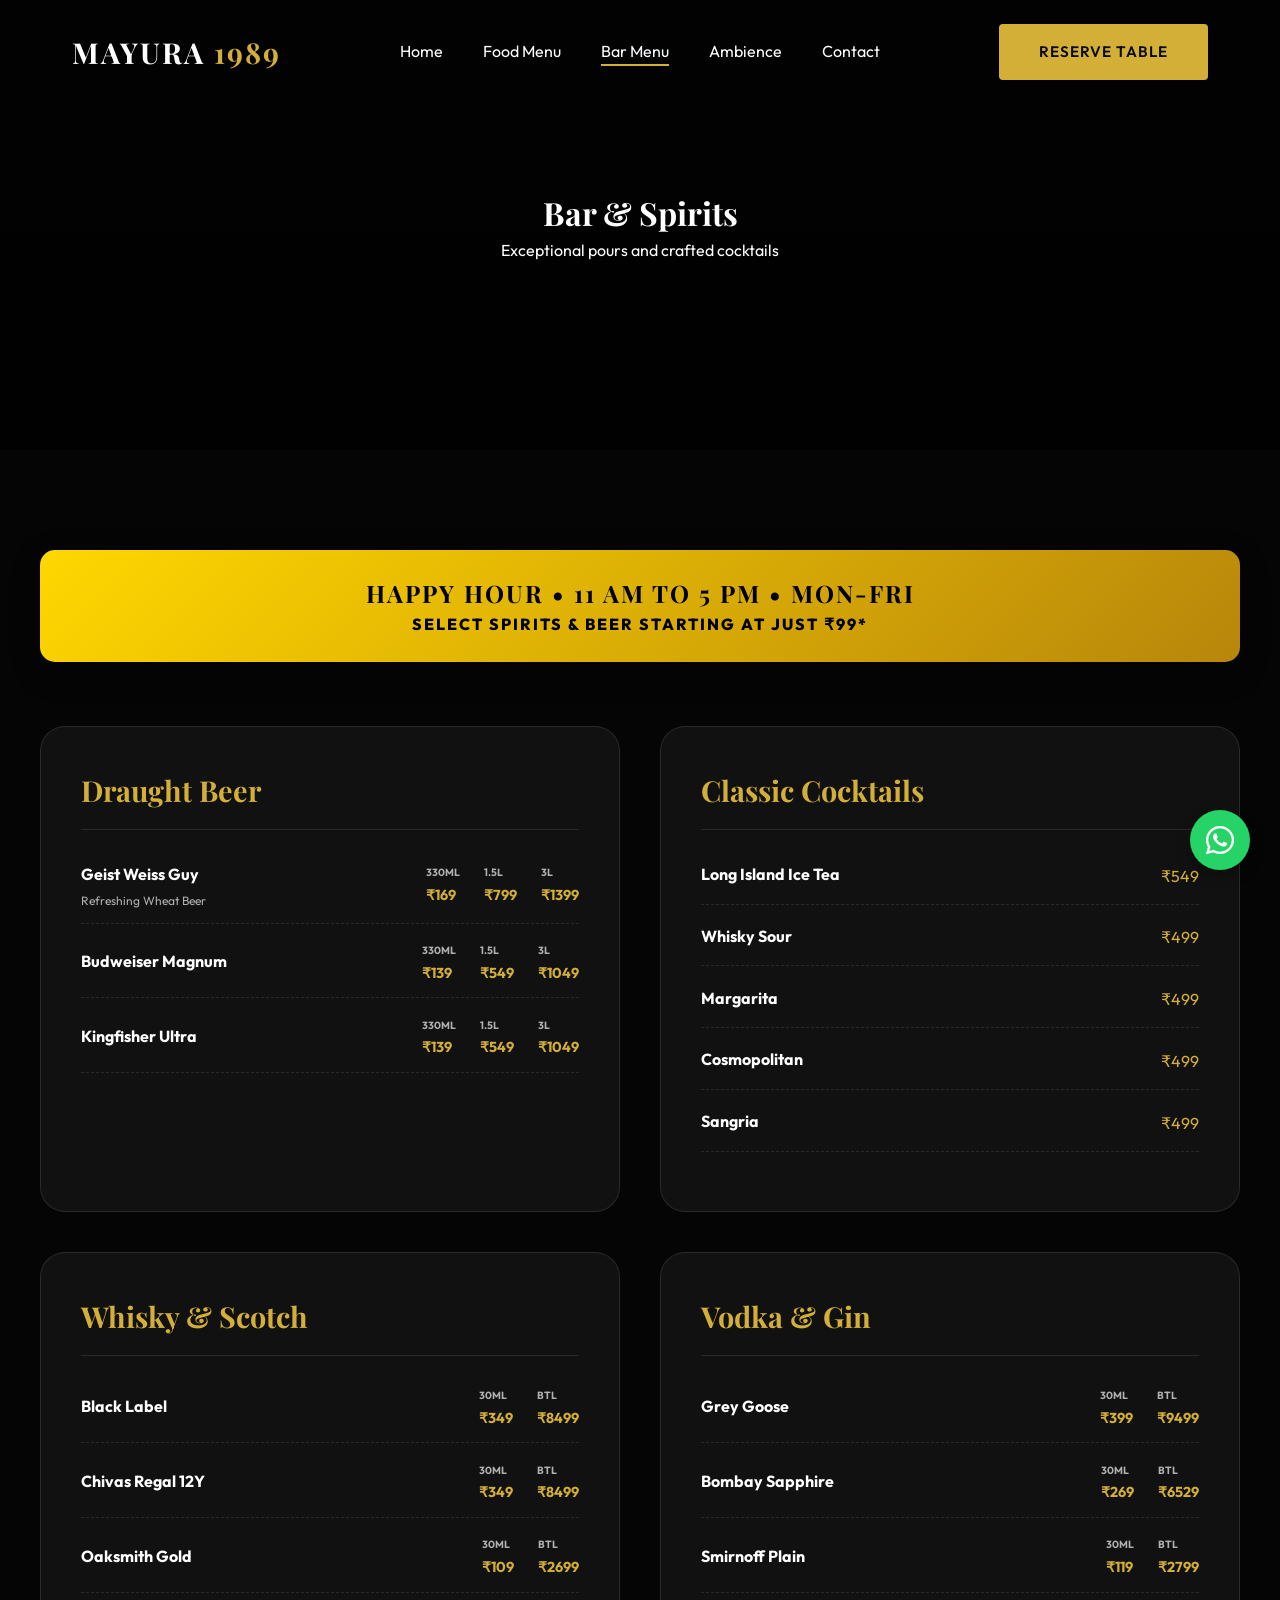
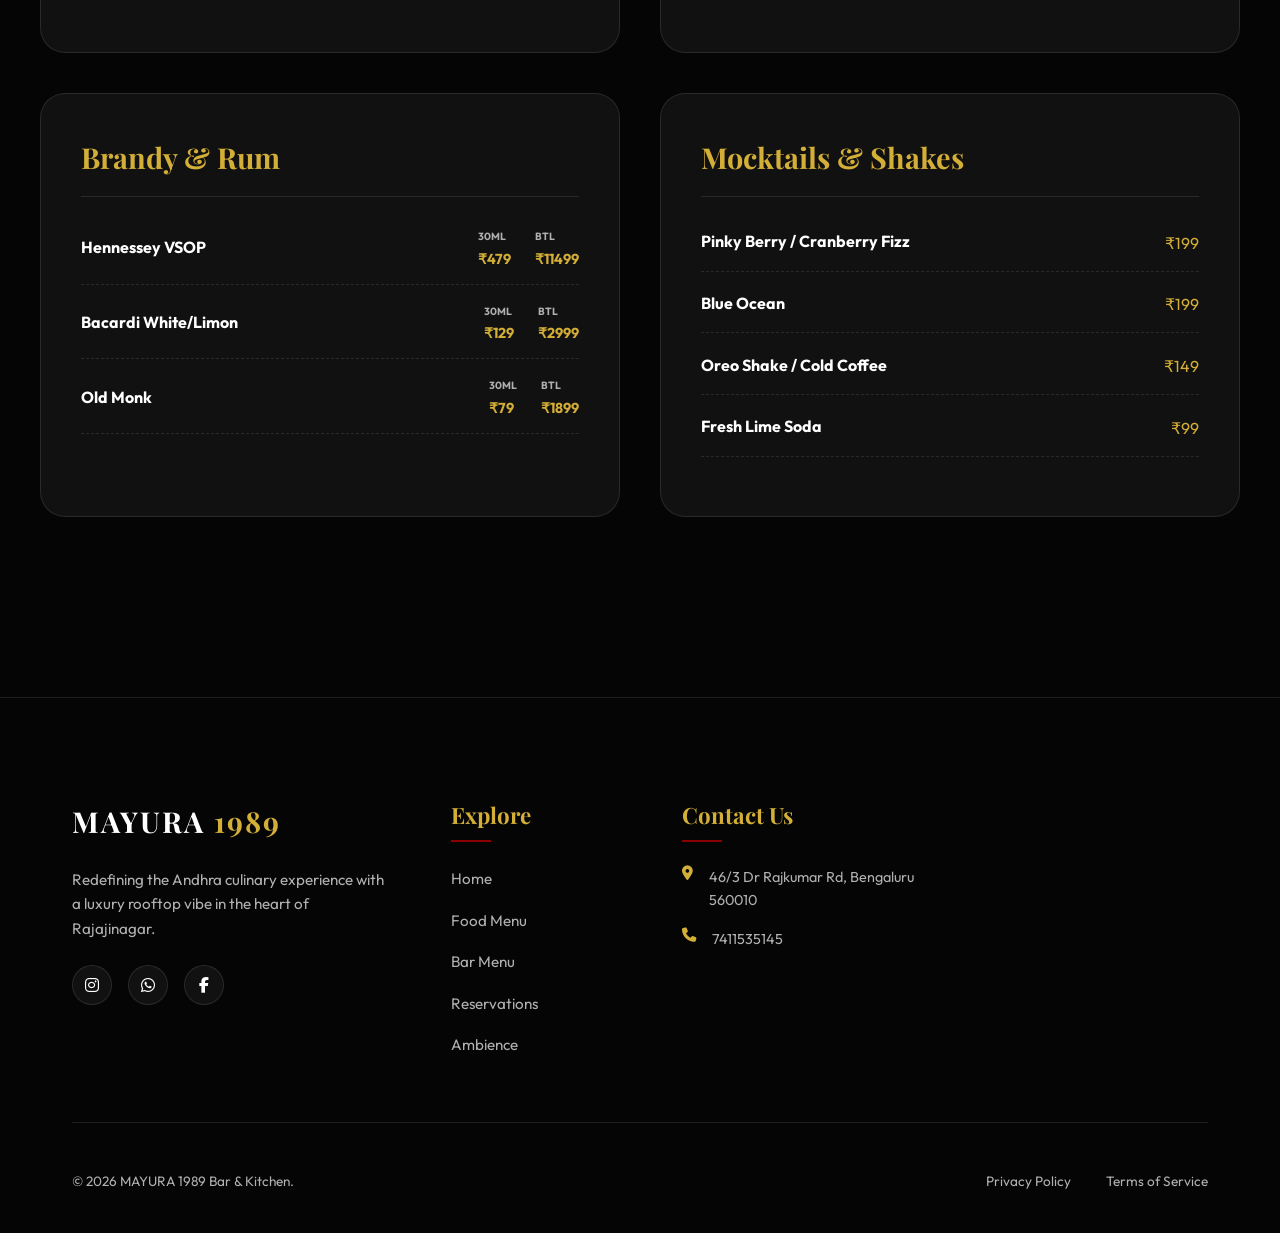
==== bar.html @ 28137ea4 "Add files via upload" ====
<!DOCTYPE html>
<html lang="en">

<head>
    <meta charset="UTF-8">
    <meta name="viewport" content="width=device-width, initial-scale=1.0">
    <title>Bar & Kitchen | MAYURA 1989</title>
    <link
        href="https://fonts.googleapis.com/css2?family=Outfit:wght@300;400;600;700&family=Playfair+Display:ital,wght@0,400;0,700;1,400&display=swap"
        rel="stylesheet">
    <link rel="stylesheet" href="https://cdnjs.cloudflare.com/ajax/libs/font-awesome/6.4.0/css/all.min.css">
    <link rel="stylesheet" href="style.css">
    <style>
        .bar-hero {
            height: 50vh;
            background: linear-gradient(rgba(0, 0, 0, 0.6), rgba(0, 0, 0, 0.8)), url('https://images.unsplash.com/photo-1514362545857-3bc16c4c7d1b?auto=format&fit=crop&w=1920&q=80') center/cover;
            display: flex;
            align-items: center;
            justify-content: center;
            text-align: center;
        }

        .happy-hour-banner {
            background: linear-gradient(135deg, #FFD700 0%, #B8860B 100%);
            color: #000;
            padding: 1.5rem;
            text-align: center;
            font-weight: 800;
            text-transform: uppercase;
            letter-spacing: 2px;
            box-shadow: 0 10px 30px rgba(0, 0, 0, 0.3);
            margin-bottom: 4rem;
            border-radius: 15px;
        }

        .bar-grid {
            display: grid;
            grid-template-columns: repeat(auto-fit, minmax(400px, 1fr));
            gap: 2.5rem;
            margin-bottom: 5rem;
        }

        .bar-category {
            background: var(--glass-bg);
            border: 1px solid var(--glass-border);
            padding: 2.5rem;
            border-radius: 25px;
            transition: var(--transition);
        }

        .bar-category:hover {
            border-color: var(--primary-gold);
            transform: translateY(-5px);
        }

        .bar-category h3 {
            color: var(--primary-gold);
            margin-bottom: 2rem;
            font-family: 'Playfair Display', serif;
            font-size: 1.8rem;
            border-bottom: 1px solid var(--glass-border);
            padding-bottom: 1rem;
        }

        .drink-item {
            display: flex;
            justify-content: space-between;
            align-items: center;
            margin-bottom: 1.2rem;
            padding-bottom: 0.8rem;
            border-bottom: 1px dashed rgba(255, 255, 255, 0.1);
        }

        .drink-info h4 {
            font-size: 1rem;
            color: var(--text-white);
            margin-bottom: 0.2rem;
        }

        .drink-info p {
            font-size: 0.75rem;
            color: var(--text-gray);
        }

        .price-group {
            display: flex;
            gap: 1.5rem;
            font-size: 0.9rem;
            font-weight: 700;
        }

        .price-tag {
            color: var(--primary-gold);
        }

        .price-label {
            font-size: 0.65rem;
            text-transform: uppercase;
            color: var(--text-gray);
            display: block;
            margin-bottom: 2px;
        }

        .happy-hour-grid {
            display: grid;
            grid-template-columns: repeat(auto-fit, minmax(280px, 1fr));
            gap: 1.5rem;
            margin-top: 2rem;
        }

        .happy-card {
            background: rgba(255, 215, 0, 0.05);
            border: 1px solid rgba(255, 215, 0, 0.2);
            padding: 1.5rem;
            border-radius: 15px;
            text-align: center;
        }

        .happy-card h4 {
            color: var(--primary-gold);
            margin-bottom: 0.5rem;
        }

        .happy-price {
            font-size: 1.5rem;
            font-weight: 800;
            color: var(--text-white);
        }

        @media (max-width: 768px) {
            .bar-grid {
                grid-template-columns: 1fr;
            }

            .price-group {
                gap: 0.8rem;
            }
        }
    </style>
</head>

<body class="bg-dark">

    <nav class="navbar scrolled">
        <div class="nav-container">
            <a href="index.html" class="logo">MAYURA <span>1989</span></a>
            <ul class="nav-links">
                <li><a href="index.html">Home</a></li>
                <li><a href="menu.html">Food Menu</a></li>
                <li><a href="bar.html" class="active">Bar Menu</a></li>
                <li><a href="index.html#ambience">Ambience</a></li>
                <li><a href="index.html#contact">Contact</a></li>
            </ul>
            <a href="index.html#reserve" class="btn-primary desktop-only">Reserve Table</a>
        </div>
    </nav>

    <header class="bar-hero">
        <div class="container">
            <h1 class="fade-up">Bar & Spirits</h1>
            <p class="fade-up delay-1">Exceptional pours and crafted cocktails</p>
        </div>
    </header>

    <section class="section-padding container">

        <!-- Happy Hour Special -->
        <div class="happy-hour-banner reveal">
            <h2>Happy Hour • 11 AM to 5 PM • Mon-Fri</h2>
            <p>Select Spirits & Beer starting at just ₹99*</p>
        </div>

        <div class="bar-grid">
            <!-- Draught Beer -->
            <div class="bar-category reveal">
                <h3>Draught Beer</h3>
                <div class="drink-item">
                    <div class="drink-info">
                        <h4>Geist Weiss Guy</h4>
                        <p>Refreshing Wheat Beer</p>
                    </div>
                    <div class="price-group">
                        <div><span class="price-label">330ml</span><span class="price-tag">₹169</span></div>
                        <div><span class="price-label">1.5L</span><span class="price-tag">₹799</span></div>
                        <div><span class="price-label">3L</span><span class="price-tag">₹1399</span></div>
                    </div>
                </div>
                <div class="drink-item">
                    <div class="drink-info">
                        <h4>Budweiser Magnum</h4>
                    </div>
                    <div class="price-group">
                        <div><span class="price-label">330ml</span><span class="price-tag">₹139</span></div>
                        <div><span class="price-label">1.5L</span><span class="price-tag">₹549</span></div>
                        <div><span class="price-label">3L</span><span class="price-tag">₹1049</span></div>
                    </div>
                </div>
                <div class="drink-item">
                    <div class="drink-info">
                        <h4>Kingfisher Ultra</h4>
                    </div>
                    <div class="price-group">
                        <div><span class="price-label">330ml</span><span class="price-tag">₹139</span></div>
                        <div><span class="price-label">1.5L</span><span class="price-tag">₹549</span></div>
                        <div><span class="price-label">3L</span><span class="price-tag">₹1049</span></div>
                    </div>
                </div>
            </div>

            <!-- Cocktails -->
            <div class="bar-category reveal delay-1">
                <h3>Classic Cocktails</h3>
                <div class="drink-item">
                    <div class="drink-info">
                        <h4>Long Island Ice Tea</h4>
                    </div>
                    <span class="price-tag">₹549</span>
                </div>
                <div class="drink-item">
                    <div class="drink-info">
                        <h4>Whisky Sour</h4>
                    </div>
                    <span class="price-tag">₹499</span>
                </div>
                <div class="drink-item">
                    <div class="drink-info">
                        <h4>Margarita</h4>
                    </div>
                    <span class="price-tag">₹499</span>
                </div>
                <div class="drink-item">
                    <div class="drink-info">
                        <h4>Cosmopolitan</h4>
                    </div>
                    <span class="price-tag">₹499</span>
                </div>
                <div class="drink-item">
                    <div class="drink-info">
                        <h4>Sangria</h4>
                    </div>
                    <span class="price-tag">₹499</span>
                </div>
            </div>

            <!-- Single Malts & Whisky -->
            <div class="bar-category reveal">
                <h3>Whisky & Scotch</h3>
                <div class="drink-item">
                    <div class="drink-info">
                        <h4>Black Label</h4>
                    </div>
                    <div class="price-group">
                        <div><span class="price-label">30ml</span><span class="price-tag">₹349</span></div>
                        <div><span class="price-label">Btl</span><span class="price-tag">₹8499</span></div>
                    </div>
                </div>
                <div class="drink-item">
                    <div class="drink-info">
                        <h4>Chivas Regal 12Y</h4>
                    </div>
                    <div class="price-group">
                        <div><span class="price-label">30ml</span><span class="price-tag">₹349</span></div>
                        <div><span class="price-label">Btl</span><span class="price-tag">₹8499</span></div>
                    </div>
                </div>
                <div class="drink-item">
                    <div class="drink-info">
                        <h4>Oaksmith Gold</h4>
                    </div>
                    <div class="price-group">
                        <div><span class="price-label">30ml</span><span class="price-tag">₹109</span></div>
                        <div><span class="price-label">Btl</span><span class="price-tag">₹2699</span></div>
                    </div>
                </div>
            </div>

            <!-- Vodka & Gin -->
            <div class="bar-category reveal delay-1">
                <h3>Vodka & Gin</h3>
                <div class="drink-item">
                    <div class="drink-info">
                        <h4>Grey Goose</h4>
                    </div>
                    <div class="price-group">
                        <div><span class="price-label">30ml</span><span class="price-tag">₹399</span></div>
                        <div><span class="price-label">Btl</span><span class="price-tag">₹9499</span></div>
                    </div>
                </div>
                <div class="drink-item">
                    <div class="drink-info">
                        <h4>Bombay Sapphire</h4>
                    </div>
                    <div class="price-group">
                        <div><span class="price-label">30ml</span><span class="price-tag">₹269</span></div>
                        <div><span class="price-label">Btl</span><span class="price-tag">₹6529</span></div>
                    </div>
                </div>
                <div class="drink-item">
                    <div class="drink-info">
                        <h4>Smirnoff Plain</h4>
                    </div>
                    <div class="price-group">
                        <div><span class="price-label">30ml</span><span class="price-tag">₹119</span></div>
                        <div><span class="price-label">Btl</span><span class="price-tag">₹2799</span></div>
                    </div>
                </div>
            </div>

            <!-- Brandy & Rum -->
            <div class="bar-category reveal">
                <h3>Brandy & Rum</h3>
                <div class="drink-item">
                    <div class="drink-info">
                        <h4>Hennessey VSOP</h4>
                    </div>
                    <div class="price-group">
                        <div><span class="price-label">30ml</span><span class="price-tag">₹479</span></div>
                        <div><span class="price-label">Btl</span><span class="price-tag">₹11499</span></div>
                    </div>
                </div>
                <div class="drink-item">
                    <div class="drink-info">
                        <h4>Bacardi White/Limon</h4>
                    </div>
                    <div class="price-group">
                        <div><span class="price-label">30ml</span><span class="price-tag">₹129</span></div>
                        <div><span class="price-label">Btl</span><span class="price-tag">₹2999</span></div>
                    </div>
                </div>
                <div class="drink-item">
                    <div class="drink-info">
                        <h4>Old Monk</h4>
                    </div>
                    <div class="price-group">
                        <div><span class="price-label">30ml</span><span class="price-tag">₹79</span></div>
                        <div><span class="price-label">Btl</span><span class="price-tag">₹1899</span></div>
                    </div>
                </div>
            </div>

            <!-- Mocktails & More -->
            <div class="bar-category reveal delay-1">
                <h3>Mocktails & Shakes</h3>
                <div class="drink-item">
                    <div class="drink-info">
                        <h4>Pinky Berry / Cranberry Fizz</h4>
                    </div>
                    <span class="price-tag">₹199</span>
                </div>
                <div class="drink-item">
                    <div class="drink-info">
                        <h4>Blue Ocean</h4>
                    </div>
                    <span class="price-tag">₹199</span>
                </div>
                <div class="drink-item">
                    <div class="drink-info">
                        <h4>Oreo Shake / Cold Coffee</h4>
                    </div>
                    <span class="price-tag">₹149</span>
                </div>
                <div class="drink-item">
                    <div class="drink-info">
                        <h4>Fresh Lime Soda</h4>
                    </div>
                    <span class="price-tag">₹99</span>
                </div>
            </div>
        </div>
    </section>

    <!-- Footer -->
    <footer id="contact" class="footer footer-premium section-padding">
        <div class="container">
            <div class="footer-grid-premium">
                <div class="footer-col reveal">
                    <h2 class="logo">MAYURA <span>1989</span></h2>
                    <p class="footer-desc">Redefining the Andhra culinary experience with a luxury rooftop vibe in the
                        heart of Rajajinagar.</p>
                    <div class="social-links-premium">
                        <a href="https://www.instagram.com/mayura_1989/" class="social-icon" target="_blank"><i
                                class="fab fa-instagram"></i></a>
                        <a href="https://wa.me/917411535145" class="social-icon" target="_blank"><i
                                class="fab fa-whatsapp"></i></a>
                        <a href="https://www.facebook.com/Mayura1989/" class="social-icon" target="_blank"><i
                                class="fab fa-facebook-f"></i></a>
                    </div>
                </div>

                <div class="footer-col reveal delay-1">
                    <h3>Explore</h3>
                    <ul class="footer-links">
                        <li><a href="index.html">Home</a></li>
                        <li><a href="menu.html">Food Menu</a></li>
                        <li><a href="bar.html">Bar Menu</a></li>
                        <li><a href="index.html#reserve">Reservations</a></li>
                        <li><a href="index.html#ambience">Ambience</a></li>
                    </ul>
                </div>

                <div class="footer-col reveal delay-2">
                    <h3>Contact Us</h3>
                    <div class="contact-details">
                        <p><i class="fas fa-map-marker-alt"></i> 46/3 Dr Rajkumar Rd, Bengaluru 560010</p>
                        <p><i class="fas fa-phone"></i> 7411535145</p>
                    </div>
                </div>
            </div>

            <div class="footer-bottom-premium">
                <div class="divider"></div>
                <div class="footer-bottom-content">
                    <p>&copy; 2026 MAYURA 1989 Bar & Kitchen.</p>
                    <div class="footer-legal">
                        <a href="privacy.html">Privacy Policy</a>
                        <a href="terms.html">Terms of Service</a>
                    </div>
                </div>
            </div>
        </div>
    </footer>

    <div class="floating-container">
        <a href="https://wa.me/917411535145" class="float-btn float-whatsapp" target="_blank">
            <i class="fab fa-whatsapp"></i>
        </a>
    </div>

    <script src="script.js"></script>
</body>

</html>
---- style.css ----
:root {
    --primary-gold: #d4af37;
    --primary-gold-rgb: 212, 175, 55;
    --deep-red: #8b0000;
    --dark-bg: #0a0a0a;
    --darker-bg: #050505;
    --text-white: #ffffff;
    --text-gray: #b0b0b0;
    --glass-bg: rgba(255, 255, 255, 0.05);
    --glass-border: rgba(255, 255, 255, 0.1);
    --transition: all 0.4s cubic-bezier(0.4, 0, 0.2, 1);
}

* {
    margin: 0;
    padding: 0;
    box-sizing: border-box;
}

body {
    font-family: 'Outfit', sans-serif;
    background-color: var(--dark-bg);
    color: var(--text-white);
    line-height: 1.6;
    overflow-x: hidden;
}

h1,
h2,
h3,
.logo {
    font-family: 'Playfair Display', serif;
}

.container {
    max-width: 1200px;
    margin: 0 auto;
    padding: 0 2rem;
}

.section-padding {
    padding: 100px 0;
}

/* Typography Helpers */
.section-subtitle {
    display: block;
    color: var(--primary-gold);
    text-transform: uppercase;
    letter-spacing: 3px;
    font-size: 0.9rem;
    margin-bottom: 1rem;
}

.section-title {
    font-size: 3rem;
    margin-bottom: 2rem;
    position: relative;
}

/* Navbar */
.navbar {
    position: fixed;
    top: 0;
    width: 100%;
    z-index: 1000;
    padding: 1.5rem 0;
    background: transparent;
    transition: var(--transition);
}

.navbar.scrolled {
    background: rgba(10, 10, 10, 0.95);
    backdrop-filter: blur(10px);
    padding: 1rem 0;
    border-bottom: 1px solid var(--glass-border);
}

.nav-container {
    display: flex;
    justify-content: space-between;
    align-items: center;
    max-width: 1200px;
    margin: 0 auto;
    padding: 0 2rem;
}

.logo {
    font-size: 1.8rem;
    font-weight: 700;
    color: var(--text-white);
    text-decoration: none;
    letter-spacing: 2px;
}

.logo span {
    color: var(--primary-gold);
}

.nav-links {
    display: flex;
    list-style: none;
    gap: 2.5rem;
}

.nav-links a {
    color: var(--text-white);
    text-decoration: none;
    font-weight: 400;
    transition: var(--transition);
    position: relative;
    font-size: 1rem;
}

.nav-links a::after {
    content: '';
    position: absolute;
    bottom: -5px;
    left: 0;
    width: 0;
    height: 2px;
    background: var(--primary-gold);
    transition: var(--transition);
}

.nav-links a:hover::after,
.nav-links a.active::after {
    width: 100%;
}

.nav-links a:hover {
    color: var(--primary-gold);
}

/* Hero Section */
.hero {
    height: 100vh;
    display: flex;
    align-items: center;
    justify-content: center;
    text-align: center;
    position: relative;
    background: url('https://images.unsplash.com/photo-1514362545857-3bc16c4c7d1b?auto=format&fit=crop&w=1920&q=80') center/cover no-repeat;
    overflow: hidden;
}

.hero-overlay {
    position: absolute;
    top: 0;
    left: 0;
    width: 100%;
    height: 100%;
    background: linear-gradient(to bottom, rgba(0, 0, 0, 0.7), rgba(0, 0, 0, 0.9));
}

.hero-content {
    position: relative;
    z-index: 1;
}

.hero h2 {
    font-size: 1.5rem;
    font-style: italic;
    color: var(--primary-gold);
    margin-bottom: 1rem;
}

.hero h1 {
    font-size: clamp(3.5rem, 8vw, 6rem);
    margin-bottom: 1.5rem;
    letter-spacing: 5px;
    text-shadow: 2px 2px 10px rgba(0, 0, 0, 0.5);
}

.hero p {
    font-size: 1.2rem;
    color: var(--text-gray);
    max-width: 600px;
    margin: 0 auto 3rem;
}

/* Buttons */
.btn-primary,
.btn-secondary,
.btn-outline {
    display: inline-block;
    padding: 1rem 2.5rem;
    text-decoration: none;
    font-weight: 600;
    border-radius: 4px;
    transition: var(--transition);
    cursor: pointer;
    font-size: 0.95rem;
    text-transform: uppercase;
    letter-spacing: 1px;
}

.btn-primary {
    background: var(--primary-gold);
    color: var(--dark-bg);
}

.btn-primary:hover {
    background: #f0c94f;
    transform: translateY(-3px);
    box-shadow: 0 10px 20px rgba(212, 175, 55, 0.2);
}

.btn-secondary {
    background: var(--deep-red);
    color: var(--text-white);
    margin-left: 1rem;
}

.btn-secondary:hover {
    background: #a30000;
    transform: translateY(-3px);
}

.btn-outline {
    background: transparent;
    color: var(--text-white);
    border: 1px solid var(--text-white);
    margin-left: 1rem;
}

.btn-outline:hover {
    background: var(--text-white);
    color: var(--dark-bg);
}

/* About Section */
.about-grid {
    display: grid;
    grid-template-columns: 1fr 1fr;
    gap: 4rem;
    align-items: center;
}

.about-features {
    display: flex;
    gap: 2rem;
    margin-top: 3rem;
}

.feature-item {
    text-align: center;
}

.feature-item i {
    font-size: 2rem;
    color: var(--primary-gold);
    display: block;
    margin-bottom: 0.5rem;
}

.feature-item span {
    font-size: 0.85rem;
    color: var(--text-gray);
}

.img-wrapper {
    position: relative;
    border-radius: 12px;
    overflow: hidden;
    box-shadow: 0 20px 40px rgba(0, 0, 0, 0.5);
}

.img-wrapper img {
    width: 100%;
    display: block;
    transition: transform 0.8s ease;
}

.img-wrapper:hover img {
    transform: scale(1.05);
}

.img-badge {
    position: absolute;
    bottom: 20px;
    right: 20px;
    background: var(--primary-gold);
    color: var(--dark-bg);
    padding: 10px 20px;
    font-weight: 700;
    border-radius: 4px;
}

/* Dish Cards */
.bg-dark {
    background-color: var(--darker-bg);
}

.dish-grid {
    display: grid;
    grid-template-columns: repeat(auto-fit, minmax(300px, 1fr));
    gap: 2.5rem;
}

.dish-card {
    background: var(--glass-bg);
    border: 1px solid var(--glass-border);
    border-radius: 15px;
    overflow: hidden;
    transition: var(--transition);
}

.dish-card:hover {
    transform: translateY(-10px);
    border-color: var(--primary-gold);
    box-shadow: 0 15px 30px rgba(212, 175, 55, 0.1);
}

.dish-img {
    height: 250px;
    overflow: hidden;
}

.dish-img img {
    width: 100%;
    height: 100%;
    object-fit: cover;
    transition: var(--transition);
}

.dish-card:hover .dish-img img {
    transform: scale(1.1);
}

.dish-info {
    padding: 2rem;
}

.dish-info h3 {
    font-size: 1.5rem;
    margin-bottom: 0.8rem;
    color: var(--primary-gold);
    transition: var(--transition);
}

.dish-card:hover .dish-info h3 {
    color: var(--text-white);
    transform: translateX(5px);
}

.dish-info p {
    color: var(--text-gray);
    font-size: 0.95rem;
    margin-bottom: 1.5rem;
    transition: var(--transition);
}

.dish-card:hover .dish-info p {
    color: rgba(255, 255, 255, 0.9);
}

.dish-info .price {
    font-weight: 600;
    letter-spacing: 1px;
    font-size: 0.8rem;
    text-transform: uppercase;
    color: var(--text-white);
    border-bottom: 2px solid var(--deep-red);
    padding-bottom: 5px;
}

/* Floating Actions */
.floating-container {
    position: fixed;
    bottom: 30px;
    right: 30px;
    z-index: 999;
}

.float-whatsapp {
    width: 60px;
    height: 60px;
    background: #25d366;
    color: white;
    display: flex;
    align-items: center;
    justify-content: center;
    border-radius: 50%;
    font-size: 2rem;
    text-decoration: none;
    box-shadow: 0 5px 15px rgba(0, 0, 0, 0.3);
    transition: var(--transition);
}

.float-whatsapp:hover {
    transform: scale(1.1) rotate(10deg);
}

/* Standardized Scroll Reveals */
.reveal {
    opacity: 0;
    transform: translateY(30px);
    transition: all 1s cubic-bezier(0.4, 0, 0.2, 1);
}

.reveal-left {
    opacity: 0;
    transform: translateX(-50px);
    transition: all 1s cubic-bezier(0.4, 0, 0.2, 1);
}

.reveal-right {
    opacity: 0;
    transform: translateX(50px);
    transition: all 1s cubic-bezier(0.4, 0, 0.2, 1);
}

.reveal.active,
.reveal-left.active,
.reveal-right.active {
    opacity: 1;
    transform: translate(0, 0);
}

.delay-1 {
    transition-delay: 0.2s;
}

.delay-2 {
    transition-delay: 0.4s;
}

.delay-3 {
    transition-delay: 0.6s;
}

.delay-4 {
    transition-delay: 0.8s;
}

@keyframes fadeUp {
    from {
        opacity: 0;
        transform: translateY(30px);
    }

    to {
        opacity: 1;
        transform: translateY(0);
    }
}

.fade-up {
    opacity: 0;
    transform: translateY(30px);
    animation: fadeUp 0.8s forwards;
}

/* Ambience Gallery */
.ambience-gallery {
    display: grid;
    grid-template-columns: repeat(4, 1fr);
    grid-template-rows: repeat(2, 250px);
    gap: 1.5rem;
}

.gallery-item {
    position: relative;
    border-radius: 12px;
    overflow: hidden;
    cursor: pointer;
}

.gallery-item.large {
    grid-column: span 2;
    grid-row: span 2;
}

.gallery-item img {
    width: 100%;
    height: 100%;
    object-fit: cover;
    transition: transform 1s cubic-bezier(0.165, 0.84, 0.44, 1);
}

.gallery-item:hover img {
    transform: scale(1.15);
}

.gallery-overlay {
    position: absolute;
    top: 0;
    left: 0;
    width: 100%;
    height: 100%;
    background: rgba(0, 0, 0, 0.4);
    display: flex;
    align-items: center;
    justify-content: center;
    opacity: 0;
    transition: var(--transition);
}

.gallery-item:hover .gallery-overlay {
    opacity: 1;
}

.gallery-overlay span {
    color: var(--primary-gold);
    font-size: 1.2rem;
    font-weight: 600;
    letter-spacing: 2px;
    text-transform: uppercase;
    transform: translateY(20px);
    transition: var(--transition);
}

.gallery-item:hover .gallery-overlay span {
    transform: translateY(0);
}

/* Premium Footer */
.footer-premium {
    background-color: var(--darker-bg);
    border-top: 1px solid var(--glass-border);
    padding-bottom: 40px;
}

.footer-grid-premium {
    display: grid;
    grid-template-columns: 1.5fr 0.8fr 1.2fr 1fr;
    gap: 4rem;
    margin-bottom: 3rem;
}

.footer-col h3 {
    color: var(--primary-gold);
    font-size: 1.4rem;
    margin-bottom: 2rem;
    position: relative;
}

.footer-col h3::after {
    content: '';
    position: absolute;
    bottom: -8px;
    left: 0;
    width: 40px;
    height: 2px;
    background: var(--deep-red);
}

.footer-desc {
    color: var(--text-gray);
    margin: 1.5rem 0;
    font-size: 0.95rem;
}

.social-links-premium {
    display: flex;
    gap: 1rem;
}

.social-icon {
    width: 40px;
    height: 40px;
    background: var(--glass-bg);
    border: 1px solid var(--glass-border);
    display: flex;
    align-items: center;
    justify-content: center;
    border-radius: 50%;
    color: var(--text-white);
    text-decoration: none;
    transition: var(--transition);
}

.social-icon:hover {
    background: var(--primary-gold);
    color: var(--dark-bg);
    transform: translateY(-5px);
}

.footer-links {
    list-style: none;
}

.footer-links li {
    margin-bottom: 1rem;
}

.footer-links a {
    color: var(--text-gray);
    text-decoration: none;
    transition: var(--transition);
    font-size: 0.95rem;
}

.footer-links a:hover {
    color: var(--primary-gold);
    padding-left: 5px;
}

.contact-details p {
    display: flex;
    gap: 1rem;
    color: var(--text-gray);
    margin-bottom: 1rem;
    font-size: 0.9rem;
}

.contact-details i {
    color: var(--primary-gold);
}

.order-grid {
    display: grid;
    grid-template-columns: 1fr;
    gap: 0.8rem;
    margin-top: 1.5rem;
}

.order-pill {
    padding: 10px 15px;
    border-radius: 50px;
    text-align: center;
    text-decoration: none;
    font-weight: 600;
    font-size: 0.85rem;
    transition: var(--transition);
}

.pill-zomato {
    border: 1px solid #cb202d;
    color: #cb202d;
}

.pill-zomato:hover {
    background: #cb202d;
    color: white;
}

.pill-swiggy {
    border: 1px solid #fc8019;
    color: #fc8019;
}

.pill-swiggy:hover {
    background: #fc8019;
    color: white;
}

.pill-magicpin {
    border: 1px solid #FF3E6C;
    color: #FF3E6C;
}

.pill-magicpin:hover {
    background: #FF3E6C;
    color: white;
}

.footer-bottom-premium {
    position: relative;
}

.divider {
    height: 1px;
    background: var(--glass-border);
    margin: 3rem 0;
}

.footer-bottom-content {
    display: flex;
    justify-content: space-between;
    align-items: center;
    color: var(--text-gray);
    font-size: 0.85rem;
}

.footer-legal a {
    color: var(--text-gray);
    text-decoration: none;
    margin-left: 2rem;
    transition: var(--transition);
}

.footer-legal a:hover {
    color: var(--primary-gold);
}

/* Glassmorphism Refinements */
.glass-panel {
    background: rgba(255, 255, 255, 0.03);
    backdrop-filter: blur(10px);
    border: 1px solid rgba(255, 255, 255, 0.05);
    border-radius: 20px;
    padding: 3rem;
}

.review-stats {
    width: 100%;
    margin-bottom: 3rem;
    display: flex;
    justify-content: center;
}

.interactive-rating {
    padding: 3rem;
    background: var(--glass-bg);
    border: 1px solid var(--glass-border);
    border-radius: 25px;
    display: flex;
    flex-direction: column;
    align-items: center;
    justify-content: center;
    transition: var(--transition);
    text-align: center;
    box-shadow: 0 10px 30px rgba(0, 0, 0, 0.3);
    max-width: 450px;
    width: 100%;
}

.big-rating {
    display: block;
    font-size: 4rem;
    font-weight: 800;
    color: var(--primary-gold);
    line-height: 1;
    margin-bottom: 1rem;
}

.interactive-rating:hover {
    transform: translateY(-8px);
    border-color: var(--primary-gold);
    box-shadow: 0 15px 40px rgba(212, 175, 55, 0.15);
}

.animated-stars i {
    font-size: 1.8rem;
    color: var(--primary-gold);
    margin: 0 4px;
    animation: starPulse 2s infinite ease-in-out;
}

@keyframes starPulse {

    0%,
    100% {
        transform: scale(1);
        filter: drop-shadow(0 0 0px var(--primary-gold));
    }

    50% {
        transform: scale(1.15);
        filter: drop-shadow(0 0 10px var(--primary-gold));
    }
}

.btn-review-google {
    display: inline-block;
    margin-top: 2rem;
    padding: 1rem 2.5rem;
    background: #4285F4;
    color: white;
    border-radius: 50px;
    text-decoration: none;
    font-weight: 700;
    font-size: 0.95rem;
    letter-spacing: 0.5px;
    transition: var(--transition);
}

.btn-review-google:hover {
    background: #357ae8;
    transform: scale(1.05);
    box-shadow: 0 8px 20px rgba(66, 133, 244, 0.4);
}

.review-card {
    background: white;
    color: #1a1a1a;
    padding: 3rem;
    border-radius: 20px;
    max-width: 650px;
    margin: 4rem auto 0;
    box-shadow: 0 20px 50px rgba(0, 0, 0, 0.3);
    position: relative;
    border-top: 6px solid var(--primary-gold);
    transition: all 0.5s ease;
}

.review-card:hover {
    transform: translateY(-10px) scale(1.02);
    box-shadow: 0 30px 60px rgba(212, 175, 55, 0.2);
}

.review-header {
    display: flex;
    justify-content: space-between;
    align-items: center;
    margin-bottom: 2rem;
}

.reviewer-info {
    display: flex;
    align-items: center;
    gap: 1.2rem;
}

.reviewer-avatar {
    width: 60px;
    height: 60px;
    background: var(--primary-gold);
    color: var(--dark-bg);
    border-radius: 50%;
    display: flex;
    align-items: center;
    justify-content: center;
    font-weight: 800;
    font-size: 1.2rem;
}

.stars-mini i {
    color: #fbbc05;
    font-size: 0.9rem;
}

.google-icon {
    font-size: 2rem;
    color: #4285F4;
}

.review-text {
    font-size: 1.1rem;
    line-height: 1.7;
    color: #444;
    font-style: italic;
}

.carousel-dots {
    display: flex;
    justify-content: center;
    gap: 12px;
    margin-top: 2.5rem;
}

.dot {
    width: 12px;
    height: 12px;
    background: rgba(212, 175, 55, 0.2);
    border: 1px solid rgba(212, 175, 55, 0.4);
    border-radius: 50%;
    cursor: pointer;
    transition: all 0.3s ease;
}

.dot.active {
    background: var(--primary-gold);
    transform: scale(1.3);
    box-shadow: 0 0 10px rgba(212, 175, 55, 0.5);
}

/* Reservation Section Styles */
.reserve {
    background: linear-gradient(rgba(0, 0, 0, 0.9), rgba(0, 0, 0, 0.9)),
        url('https://images.unsplash.com/photo-1544148103-0773bf10d330?auto=format&fit=crop&w=1920&q=80');
    background-size: cover;
    background-attachment: fixed;
    background-position: center;
}

.reservation-card {
    background: rgba(25, 25, 25, 0.6);
    backdrop-filter: blur(15px);
    -webkit-backdrop-filter: blur(15px);
    border: 1px solid rgba(212, 175, 55, 0.1);
    border-radius: 30px;
    padding: 4rem;
    box-shadow: 0 40px 100px rgba(0, 0, 0, 0.5);
    max-width: 850px;
    margin: 0 auto;
}

.reservation-intro {
    font-size: 1.1rem;
    color: var(--text-gray);
    margin-bottom: 3rem;
    max-width: 600px;
    margin-left: auto;
    margin-right: auto;
}

.reserve-form .form-row {
    display: grid;
    grid-template-columns: repeat(2, 1fr);
    gap: 2rem;
    margin-bottom: 2rem;
}

.form-group {
    display: flex;
    flex-direction: column;
    gap: 0.8rem;
}

.form-group label {
    font-size: 0.9rem;
    color: var(--primary-gold);
    text-transform: uppercase;
    letter-spacing: 1px;
    font-weight: 600;
}

.form-group input,
.form-group select,
.form-group textarea {
    padding: 1rem 1.5rem;
    background: rgba(255, 255, 255, 0.03);
    border: 1px solid rgba(255, 255, 255, 0.1);
    border-radius: 12px;
    color: var(--text-white);
    font-family: 'Outfit', sans-serif;
    font-size: 1rem;
    transition: all 0.3s ease;
}

.form-group input:focus,
.form-group select:focus,
.form-group textarea:focus {
    outline: none;
    border-color: var(--primary-gold);
    background: rgba(212, 175, 55, 0.05);
    box-shadow: 0 0 15px rgba(212, 175, 55, 0.1);
}

.form-group select option {
    background: #1a1a1a;
    color: white;
}

/* Success Overlay */
.reservation-success-overlay {
    position: fixed;
    top: 0;
    left: 0;
    width: 100%;
    height: 100%;
    background: rgba(0, 0, 0, 0.95);
    display: flex;
    align-items: center;
    justify-content: center;
    z-index: 9999;
    opacity: 0;
    pointer-events: none;
    transition: opacity 0.5s ease;
}

.reservation-success-overlay.active {
    opacity: 1;
    pointer-events: auto;
}

.success-box {
    text-align: center;
    padding: 4rem;
    background: var(--dark-bg);
    border: 1px solid var(--primary-gold);
    border-radius: 30px;
    transform: scale(0.9);
    transition: transform 0.5s cubic-bezier(0.175, 0.885, 0.32, 1.275);
}

.reservation-success-overlay.active .success-box {
    transform: scale(1);
}

.success-box i {
    font-size: 5rem;
    color: var(--primary-gold);
    margin-bottom: 2rem;
    filter: drop-shadow(0 0 20px rgba(212, 175, 55, 0.4));
}

@media (max-width: 768px) {
    .reservation-card {
        padding: 2.5rem 1.5rem;
    }

    .reserve-form .form-row {
        grid-template-columns: 1fr;
        gap: 1.5rem;
    }
}

/* Smooth Section Transitions */
section {
    position: relative;
    z-index: 1;
}

/* Custom Scrollbar */
::-webkit-scrollbar {
    width: 8px;
}

::-webkit-scrollbar-track {
    background: var(--dark-bg);
}

::-webkit-scrollbar-thumb {
    background: var(--primary-gold);
    border-radius: 10px;
}

/* Reveal transitions moved to global animations section */

/* Floating Animation */
@keyframes float {
    0% {
        transform: translateY(0px);
    }

    50% {
        transform: translateY(-10px);
    }

    100% {
        transform: translateY(0px);
    }
}

.float-whatsapp {
    animation: float 3s ease-in-out infinite;
}

/* Responsive Grid Fixes */
@media (max-width: 768px) {
    .section-title {
        font-size: 2.2rem;
    }

    .hero h1 {
        font-size: 3rem;
    }

    .nav-links {
        display: none;
        /* Mobile menu logic in script */
    }

    .desktop-only {
        display: none !important;
    }

    .nav-links.active {
        display: flex;
        flex-direction: column;
        position: absolute;
        top: 100%;
        left: 0;
        width: 100%;
        background: var(--darker-bg);
        padding: 2rem;
        gap: 1.5rem;
        text-align: center;
    }

    .mobile-menu-btn {
        display: block;
        cursor: pointer;
    }

    .mobile-menu-btn span {
        display: block;
        width: 25px;
        height: 3px;
        background: var(--text-white);
        margin: 5px 0;
        transition: 0.4s;
    }

    .review-grid {
        grid-template-columns: 1fr;
        gap: 1.5rem;
    }

    .about-grid {
        grid-template-columns: 1fr;
        gap: 2rem;
        text-align: center;
    }

    .about-features {
        justify-content: center;
    }

    .ambience-gallery {
        grid-template-columns: repeat(2, 1fr);
        grid-template-rows: auto;
    }

    .gallery-item.large {
        grid-column: span 2;
        height: 300px;
    }

    .gallery-item {
        height: 200px;
    }

    .footer-grid-premium {
        grid-template-columns: 1fr;
        gap: 2.5rem;
        text-align: center;
    }

    .footer-col h3::after {
        left: 50%;
        transform: translateX(-50%);
    }

    .social-links-premium,
    .contact-details p {
        justify-content: center;
    }
}

@media (max-width: 480px) {
    .ambience-gallery {
        grid-template-columns: 1fr;
    }

    .gallery-item.large,
    .gallery-item {
        grid-column: span 1;
        height: 250px;
    }
}

@media (min-width: 769px) and (max-width: 1024px) {
    .review-grid {
        grid-template-columns: repeat(2, 1fr);
    }

    .footer-grid-premium {
        grid-template-columns: repeat(2, 1fr);
        gap: 3rem;
    }
}

/* Rooftop Ambience Section */
.rooftop-ambience {
    background-color: #050505;
}

.rooftop-grid {
    display: grid;
    grid-template-columns: repeat(auto-fit, minmax(450px, 1fr));
    gap: 2rem;
    margin-top: 3rem;
}

.rooftop-item {
    position: relative;
    border-radius: 20px;
    overflow: hidden;
    height: 600px;
    box-shadow: 0 20px 40px rgba(0, 0, 0, 0.5);
    border: 1px solid var(--glass-border);
}

.rooftop-item img {
    width: 100%;
    height: 100%;
    object-fit: cover;
    transition: transform 1.5s cubic-bezier(0.165, 0.84, 0.44, 1);
}

.rooftop-item:hover img {
    transform: scale(1.1);
}

.rooftop-content {
    position: absolute;
    bottom: 0;
    left: 0;
    width: 100%;
    padding: 3rem;
    background: linear-gradient(transparent, rgba(0, 0, 0, 0.9));
    color: var(--text-white);
    transform: translateY(20px);
    transition: var(--transition);
}

.rooftop-item:hover .rooftop-content {
    transform: translateY(0);
}

.rooftop-content h3 {
    font-family: 'Playfair Display', serif;
    font-size: 2.5rem;
    color: var(--primary-gold);
    margin-bottom: 0.5rem;
}

.rooftop-content p {
    font-size: 1.1rem;
    opacity: 0.8;
}

.section-tagline {
    max-width: 600px;
    margin: 1rem auto 0;
    opacity: 0.7;
    font-size: 1.2rem;
}

@media (max-width: 768px) {
    .rooftop-grid {
        grid-template-columns: 1fr;
    }

    .rooftop-item {
        height: 400px;
    }

    .rooftop-content h3 {
        font-size: 2rem;
    }
}

/* Reservation Success Overlay */
.reservation-success-overlay {
    position: fixed;
    top: 0;
    left: 0;
    width: 100%;
    height: 100%;
    background: rgba(0, 0, 0, 0.85);
    backdrop-filter: blur(12px);
    z-index: 9999;
    display: none;
    /* Control with .active */
    align-items: center;
    justify-content: center;
    padding: 20px;
    opacity: 0;
    transition: opacity 0.4s ease;
}

.reservation-success-overlay.active {
    display: flex;
    opacity: 1;
}

.success-box {
    background: var(--glass-bg);
    border: 1px solid var(--glass-border);
    border-radius: 20px;
    padding: 2rem;
    max-width: 400px;
    width: 100%;
    text-align: center;
    position: relative;
    box-shadow: 0 20px 60px rgba(0, 0, 0, 0.8);
    transform: scale(0.85) translateY(30px);
    transition: transform 0.6s cubic-bezier(0.165, 0.84, 0.44, 1);
}

.reservation-success-overlay.active .success-box {
    transform: scale(1) translateY(0);
}

.success-box i.fa-check-circle {
    font-size: 3rem;
    color: #25D366;
    /* WhatsApp Green */
    margin-bottom: 1rem;
    animation: iconBounce 1s ease-out;
}

.success-box .section-title {
    font-size: 1.6rem;
    margin-bottom: 0.8rem;
    color: var(--primary-gold);
}

.reservation-summary {
    background: rgba(255, 255, 255, 0.05);
    padding: 1.2rem;
    border-radius: 15px;
    margin: 1.2rem 0;
    text-align: left;
    border: 1px solid var(--glass-border);
    animation: slideUpFade 0.8s ease-out 0.2s both;
}

.reservation-summary p {
    margin-bottom: 0.5rem;
    display: flex;
    justify-content: space-between;
    font-size: 0.95rem;
}

.reservation-summary b {
    color: var(--primary-gold);
}

.wa-confirm-btn {
    background: #25D366;
    color: white;
    padding: 0.8rem 1.8rem;
    border-radius: 50px;
    display: inline-flex;
    align-items: center;
    gap: 8px;
    font-weight: 600;
    font-size: 1rem;
    text-decoration: none;
    transition: all 0.3s cubic-bezier(0.4, 0, 0.2, 1);
    box-shadow: 0 10px 20px rgba(37, 211, 102, 0.2);
    border: none;
    cursor: pointer;
}

.wa-confirm-btn:hover {
    transform: translateY(-5px) scale(1.05);
    box-shadow: 0 20px 40px rgba(37, 211, 102, 0.4);
    background: #1ebe5d;
}

.close-overlay {
    position: absolute;
    top: 20px;
    right: 25px;
    background: none;
    border: none;
    color: var(--text-gray);
    font-size: 1.5rem;
    cursor: pointer;
    transition: color 0.3s;
}

.close-overlay:hover {
    color: var(--text-white);
}

@keyframes iconBounce {
    0% {
        transform: scale(0);
    }

    60% {
        transform: scale(1.1);
    }

    80% {
        transform: scale(0.95);
    }

    100% {
        transform: scale(1);
    }
}

@keyframes slideUpFade {
    from {
        opacity: 0;
        transform: translateY(20px);
    }

    to {
        opacity: 1;
        transform: translateY(0);
    }
}

@media (max-width: 500px) {
    .success-box {
        padding: 2rem;
    }

    .success-box .section-title {
        font-size: 1.8rem;
    }

    .reservation-summary {
        padding: 1.2rem;
    }
}
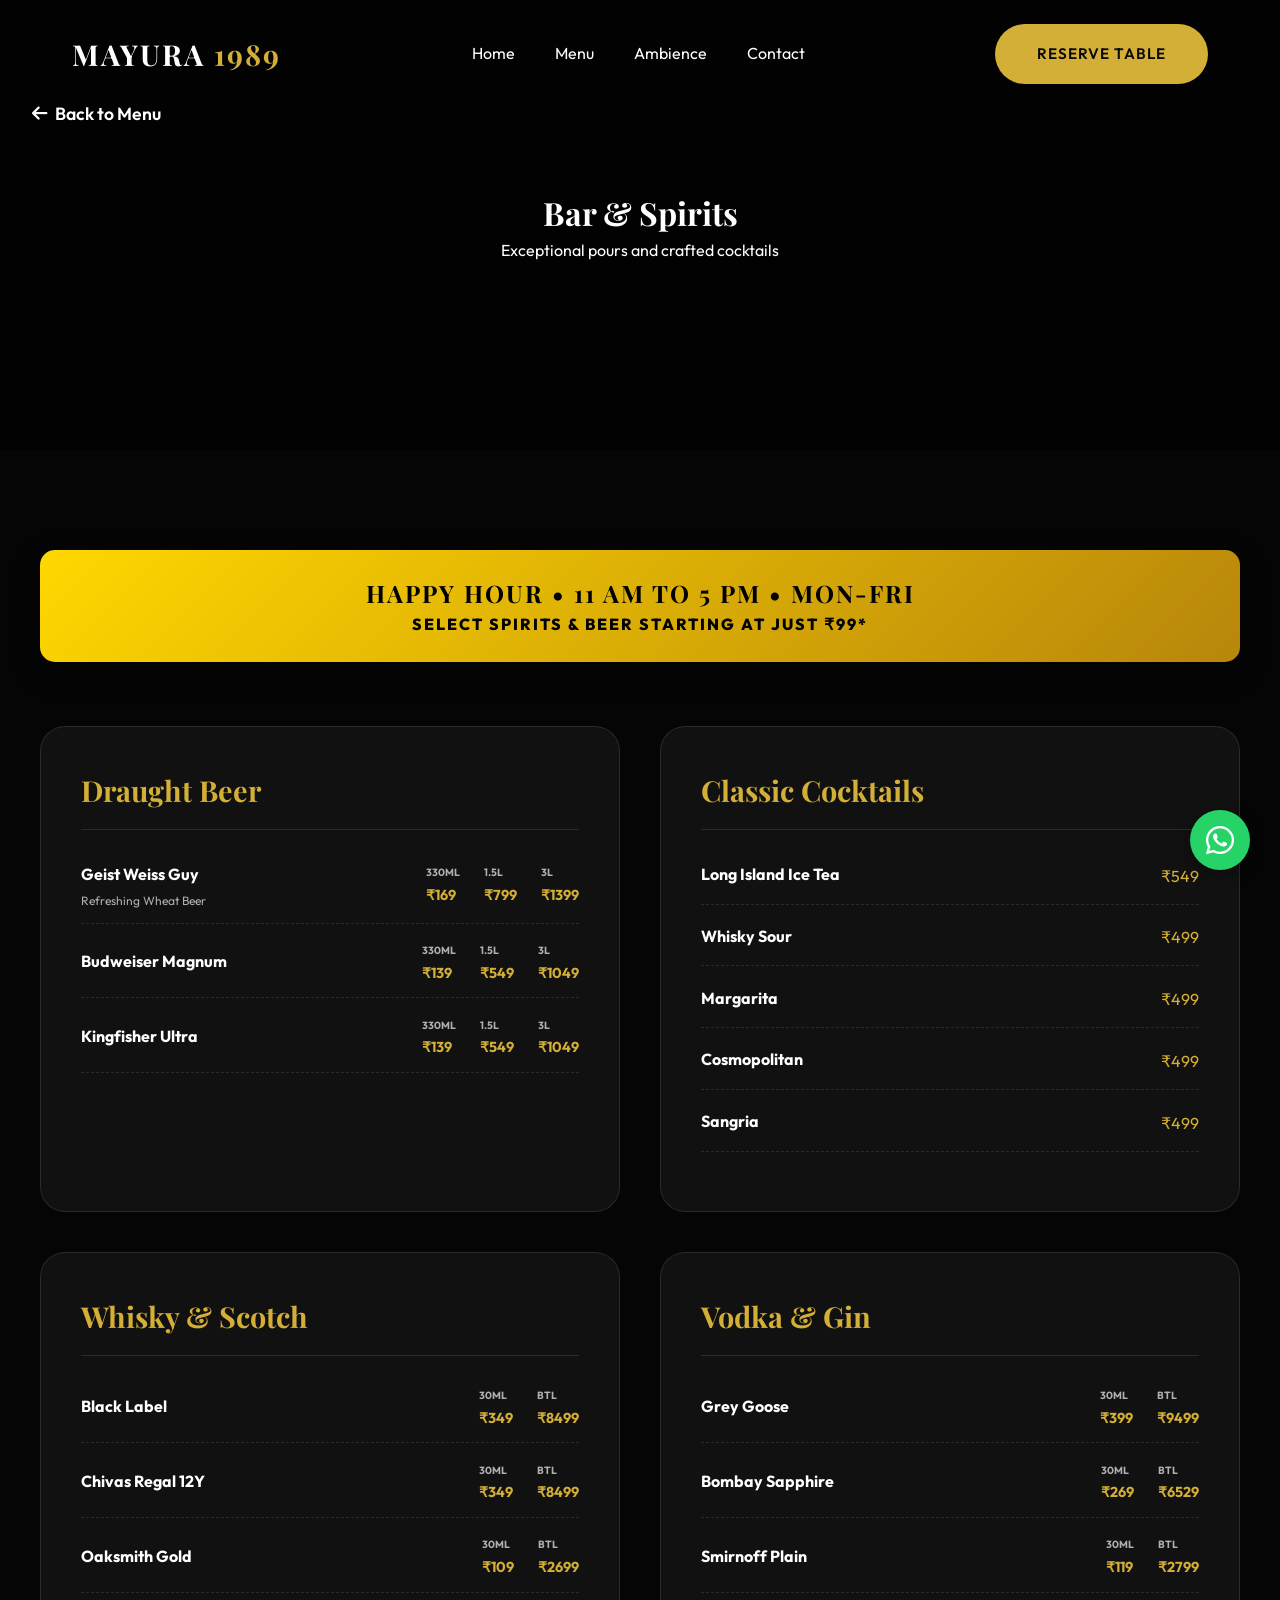
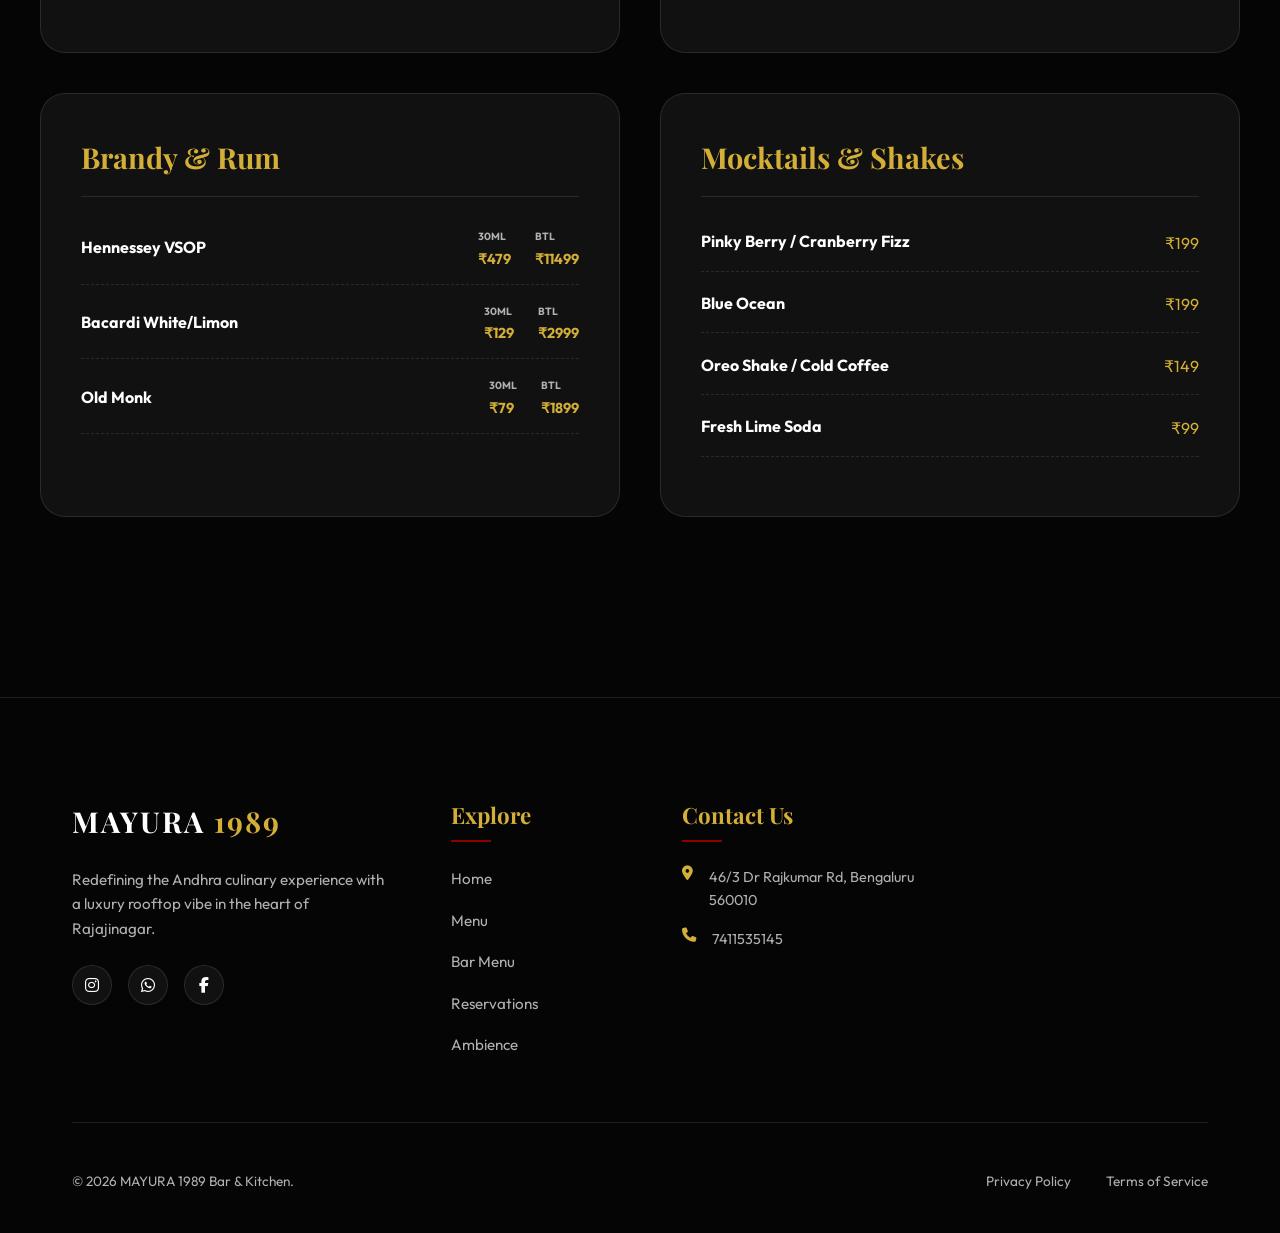
==== commit be592eaa: "Add files via upload" ====
--- a/bar.html
+++ b/bar.html
@@ -146,8 +146,7 @@
             <a href="index.html" class="logo">MAYURA <span>1989</span></a>
             <ul class="nav-links">
                 <li><a href="index.html">Home</a></li>
-                <li><a href="menu.html">Food Menu</a></li>
-                <li><a href="bar.html" class="active">Bar Menu</a></li>
+                <li><a href="menus.html">Menu</a></li>
                 <li><a href="index.html#ambience">Ambience</a></li>
                 <li><a href="index.html#contact">Contact</a></li>
             </ul>
@@ -155,7 +154,8 @@
         </div>
     </nav>
 
-    <header class="bar-hero">
+    <header class="bar-hero" style="position: relative;">
+        <a href="menus.html" class="back-home"><i class="fas fa-arrow-left"></i> Back to Menu</a>
         <div class="container">
             <h1 class="fade-up">Bar & Spirits</h1>
             <p class="fade-up delay-1">Exceptional pours and crafted cocktails</p>
@@ -391,7 +391,7 @@
                     <h3>Explore</h3>
                     <ul class="footer-links">
                         <li><a href="index.html">Home</a></li>
-                        <li><a href="menu.html">Food Menu</a></li>
+                        <li><a href="menus.html">Menu</a></li>
                         <li><a href="bar.html">Bar Menu</a></li>
                         <li><a href="index.html#reserve">Reservations</a></li>
                         <li><a href="index.html#ambience">Ambience</a></li>
--- a/style.css
+++ b/style.css
@@ -17,12 +17,19 @@
     box-sizing: border-box;
 }
 
+html {
+    scroll-behavior: smooth;
+}
+
 body {
     font-family: 'Outfit', sans-serif;
     background-color: var(--dark-bg);
     color: var(--text-white);
     line-height: 1.6;
     overflow-x: hidden;
+    -webkit-font-smoothing: antialiased;
+    -moz-osx-font-smoothing: grayscale;
+    text-rendering: optimizeSpeed;
 }
 
 h1,
@@ -40,6 +47,12 @@
 
 .section-padding {
     padding: 100px 0;
+}
+
+@media (max-width: 768px) {
+    .section-padding {
+        padding: 60px 0;
+    }
 }
 
 /* Typography Helpers */
@@ -166,7 +179,7 @@
 }
 
 .hero h1 {
-    font-size: clamp(3.5rem, 8vw, 6rem);
+    font-size: clamp(3rem, 8vw, 6rem);
     margin-bottom: 1.5rem;
     letter-spacing: 5px;
     text-shadow: 2px 2px 10px rgba(0, 0, 0, 0.5);
@@ -179,7 +192,36 @@
     margin: 0 auto 3rem;
 }
 
-/* Buttons */
+/* Buttons & Links */
+.back-home {
+    position: absolute;
+    top: 100px;
+    /* Below navbar */
+    left: 2rem;
+    color: var(--text-white);
+    text-decoration: none;
+    font-size: 1.1rem;
+    display: flex;
+    align-items: center;
+    gap: 0.5rem;
+    transition: var(--transition);
+    z-index: 10;
+    font-weight: 600;
+}
+
+.back-home:hover {
+    color: var(--primary-gold);
+    transform: translateX(-5px);
+}
+
+.hero-btns {
+    display: flex;
+    flex-wrap: wrap;
+    justify-content: center;
+    gap: 1.2rem;
+    margin-top: 2rem;
+}
+
 .btn-primary,
 .btn-secondary,
 .btn-outline {
@@ -187,12 +229,15 @@
     padding: 1rem 2.5rem;
     text-decoration: none;
     font-weight: 600;
-    border-radius: 4px;
+    border-radius: 50px;
     transition: var(--transition);
     cursor: pointer;
     font-size: 0.95rem;
     text-transform: uppercase;
     letter-spacing: 1px;
+    text-align: center;
+    min-width: 160px;
+    border: 2px solid transparent;
 }
 
 .btn-primary {
@@ -209,7 +254,6 @@
 .btn-secondary {
     background: var(--deep-red);
     color: var(--text-white);
-    margin-left: 1rem;
 }
 
 .btn-secondary:hover {
@@ -220,13 +264,100 @@
 .btn-outline {
     background: transparent;
     color: var(--text-white);
-    border: 1px solid var(--text-white);
-    margin-left: 1rem;
+    border: 2px solid var(--text-white);
 }
 
 .btn-outline:hover {
     background: var(--text-white);
     color: var(--dark-bg);
+}
+
+/* Order Online Dropdown */
+.order-dropdown-wrap {
+    position: relative;
+    display: inline-block;
+}
+
+.order-dropdown-btn {
+    display: inline-flex;
+    align-items: center;
+    gap: 0.5rem;
+    font-family: 'Outfit', sans-serif;
+}
+
+.order-dropdown-btn .fa-chevron-down {
+    font-size: 0.75rem;
+    transition: transform 0.3s ease;
+}
+
+.order-dropdown-wrap:hover .fa-chevron-down,
+.order-dropdown-wrap.open .fa-chevron-down {
+    transform: rotate(180deg);
+}
+
+.order-dropdown-menu {
+    position: absolute;
+    top: calc(100% + 10px);
+    left: 50%;
+    transform: translateX(-50%) translateY(-8px);
+    background: rgba(10, 10, 10, 0.97);
+    backdrop-filter: blur(16px);
+    border: 1px solid var(--glass-border);
+    border-radius: 16px;
+    padding: 0.5rem;
+    min-width: 180px;
+    display: flex;
+    flex-direction: column;
+    gap: 0.3rem;
+    z-index: 200;
+    opacity: 0;
+    visibility: hidden;
+    transition: all 0.3s cubic-bezier(0.4, 0, 0.2, 1);
+    pointer-events: none;
+}
+
+.order-dropdown-wrap.open .order-dropdown-menu {
+    opacity: 1;
+    visibility: visible;
+    transform: translateX(-50%) translateY(0);
+    pointer-events: all;
+}
+
+.order-drop-item {
+    display: flex;
+    align-items: center;
+    gap: 0.7rem;
+    padding: 0.75rem 1.2rem;
+    border-radius: 10px;
+    text-decoration: none;
+    color: var(--text-white);
+    font-size: 0.9rem;
+    font-weight: 600;
+    letter-spacing: 0.5px;
+    transition: all 0.25s ease;
+}
+
+.order-drop-item i {
+    width: 18px;
+    text-align: center;
+}
+
+.order-drop-item.zomato:hover {
+    background: #e23744;
+    color: #fff;
+    transform: scale(1.03);
+}
+
+.order-drop-item.swiggy:hover {
+    background: #fc8019;
+    color: #fff;
+    transform: scale(1.03);
+}
+
+.order-drop-item.magicpin:hover {
+    background: #FF3E6C;
+    color: #fff;
+    transform: scale(1.03);
 }
 
 /* About Section */
@@ -294,7 +425,7 @@
 
 .dish-grid {
     display: grid;
-    grid-template-columns: repeat(auto-fit, minmax(300px, 1fr));
+    grid-template-columns: repeat(auto-fit, minmax(260px, 1fr));
     gap: 2.5rem;
 }
 
@@ -397,18 +528,21 @@
     opacity: 0;
     transform: translateY(30px);
     transition: all 1s cubic-bezier(0.4, 0, 0.2, 1);
+    will-change: opacity, transform;
 }
 
 .reveal-left {
     opacity: 0;
     transform: translateX(-50px);
     transition: all 1s cubic-bezier(0.4, 0, 0.2, 1);
+    will-change: opacity, transform;
 }
 
 .reveal-right {
     opacity: 0;
     transform: translateX(50px);
     transition: all 1s cubic-bezier(0.4, 0, 0.2, 1);
+    will-change: opacity, transform;
 }
 
 .reveal.active,
@@ -416,6 +550,7 @@
 .reveal-right.active {
     opacity: 1;
     transform: translate(0, 0);
+    will-change: auto;
 }
 
 .delay-1 {
@@ -776,7 +911,7 @@
 .review-card {
     background: white;
     color: #1a1a1a;
-    padding: 3rem;
+    padding: 2rem;
     border-radius: 20px;
     max-width: 650px;
     margin: 4rem auto 0;
@@ -784,6 +919,12 @@
     position: relative;
     border-top: 6px solid var(--primary-gold);
     transition: all 0.5s ease;
+}
+
+@media (min-width: 769px) {
+    .review-card {
+        padding: 3rem;
+    }
 }
 
 .review-card:hover {
@@ -980,7 +1121,7 @@
 
 @media (max-width: 768px) {
     .reservation-card {
-        padding: 2.5rem 1.5rem;
+        padding: 1.5rem 1rem;
     }
 
     .reserve-form .form-row {
@@ -1036,8 +1177,37 @@
         font-size: 2.2rem;
     }
 
-    .hero h1 {
-        font-size: 3rem;
+    .hero p {
+        font-size: 1.15rem;
+        margin-bottom: 2rem;
+    }
+
+    .hero-btns {
+        flex-direction: column;
+        width: 100%;
+        max-width: 320px;
+        margin-left: auto;
+        margin-right: auto;
+        gap: 1.2rem;
+    }
+
+    .hero-btns .btn-primary,
+    .hero-btns .btn-secondary,
+    .hero-btns .order-dropdown-wrap,
+    .hero-btns .order-dropdown-btn {
+        width: 100% !important;
+        max-width: none !important;
+        box-sizing: border-box;
+    }
+
+    .order-dropdown-wrap {
+        margin: 0;
+        padding: 0;
+    }
+
+    .order-dropdown-btn {
+        justify-content: center;
+        box-sizing: border-box;
     }
 
     .nav-links {
@@ -1081,6 +1251,10 @@
         gap: 1.5rem;
     }
 
+    .interactive-rating {
+        padding: 2rem 1.5rem;
+    }
+
     .about-grid {
         grid-template-columns: 1fr;
         gap: 2rem;
@@ -1152,7 +1326,7 @@
 
 .rooftop-grid {
     display: grid;
-    grid-template-columns: repeat(auto-fit, minmax(450px, 1fr));
+    grid-template-columns: repeat(auto-fit, minmax(300px, 1fr));
     gap: 2rem;
     margin-top: 3rem;
 }
@@ -1218,7 +1392,11 @@
     }
 
     .rooftop-item {
-        height: 400px;
+        height: 350px;
+    }
+
+    .rooftop-content {
+        padding: 1.5rem;
     }
 
     .rooftop-content h3 {
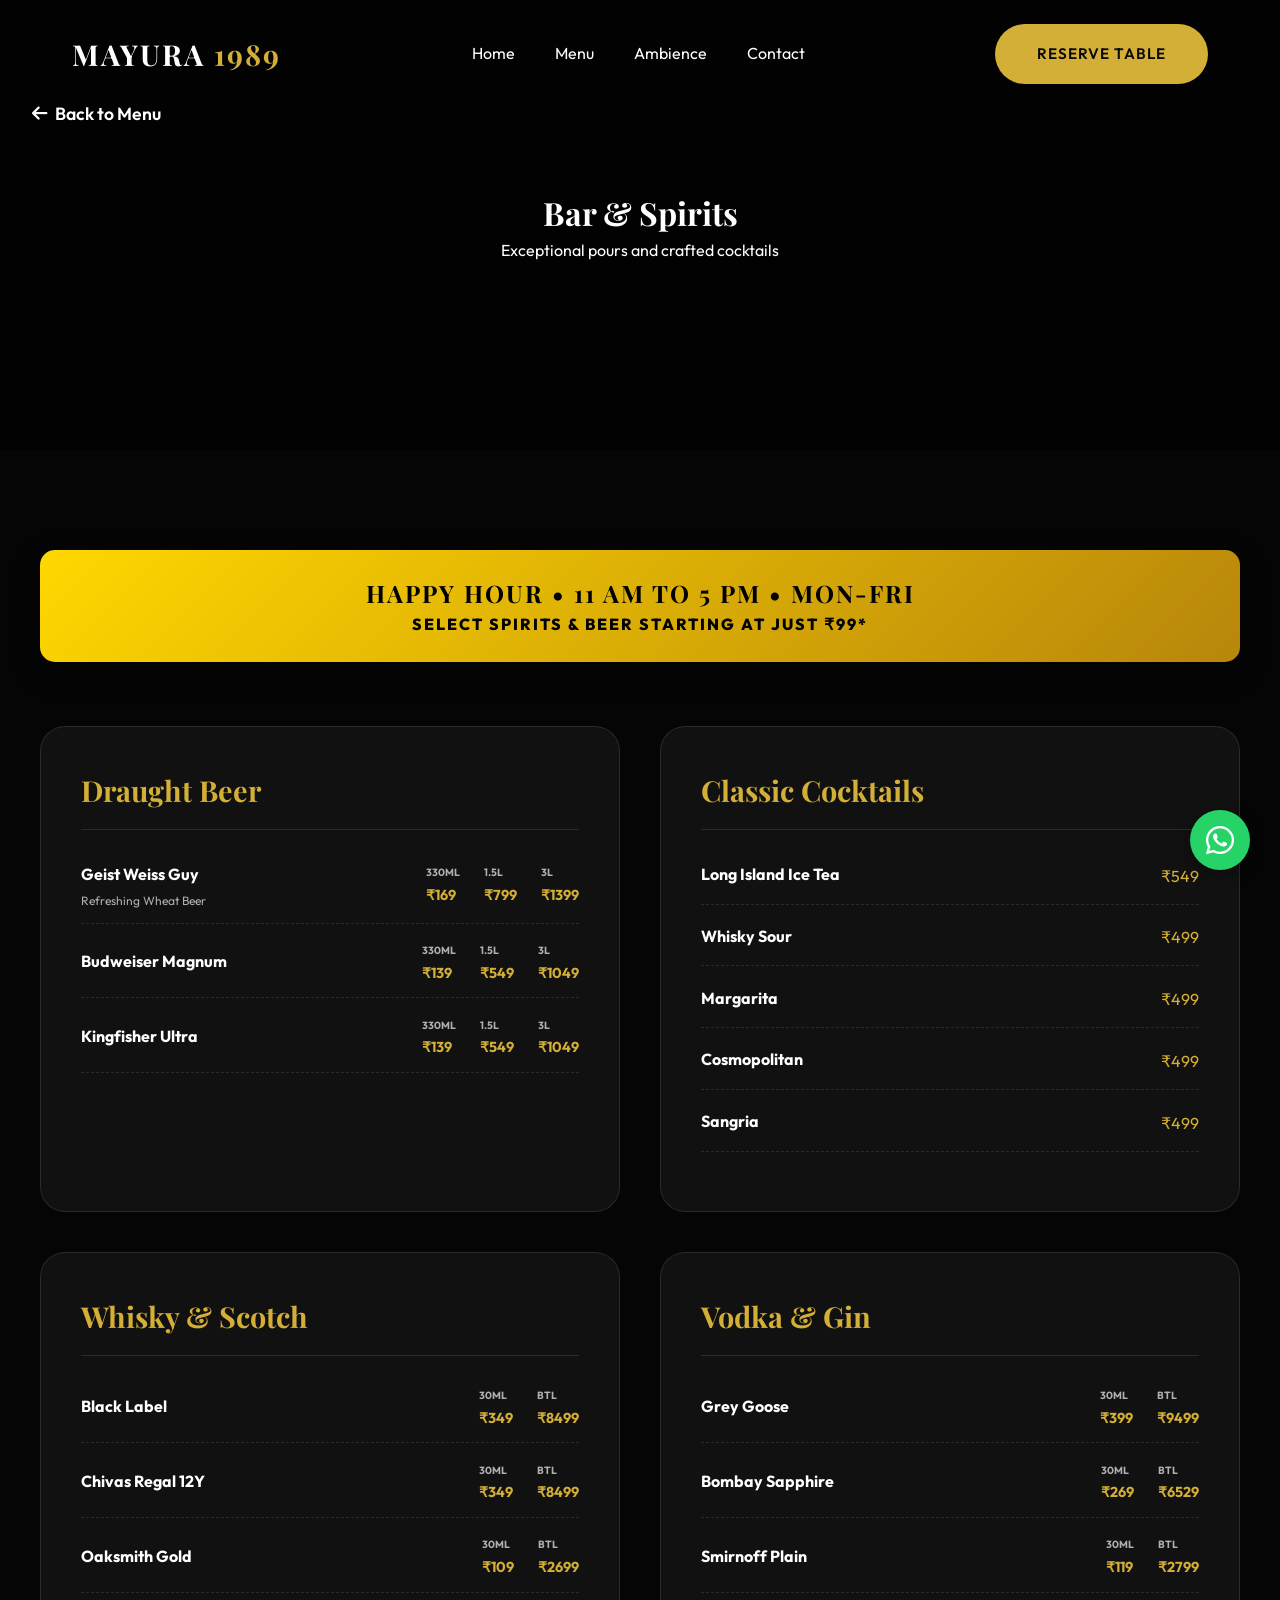
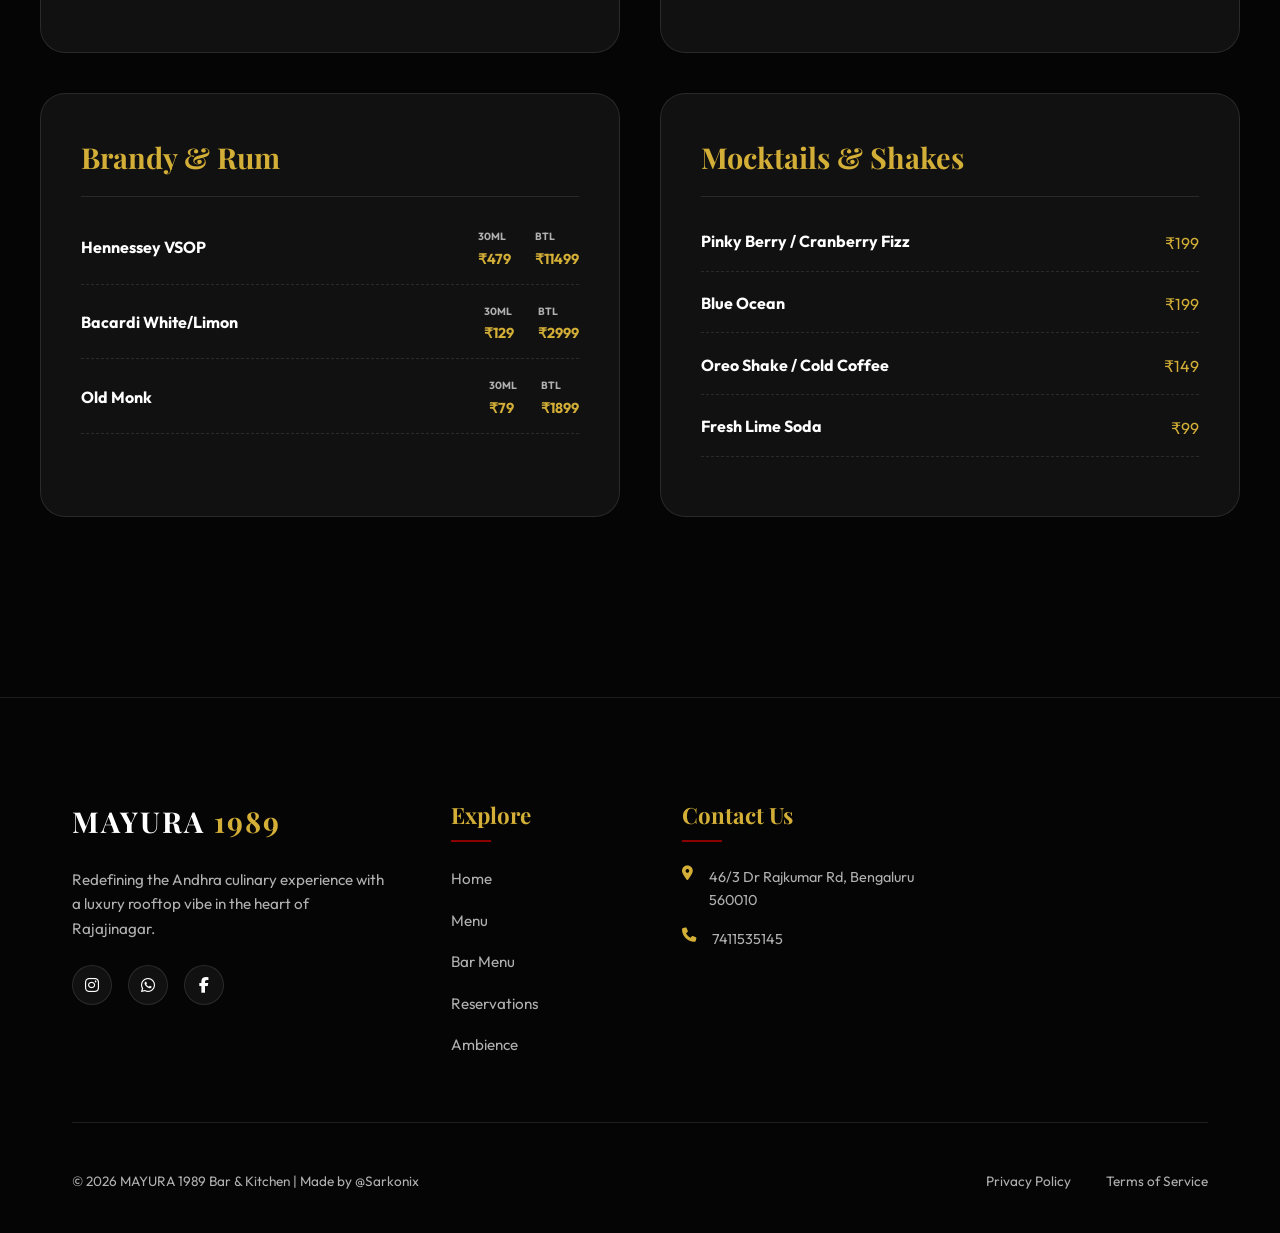
==== commit 40668505: "Add files via upload" ====
--- a/bar.html
+++ b/bar.html
@@ -410,7 +410,7 @@
             <div class="footer-bottom-premium">
                 <div class="divider"></div>
                 <div class="footer-bottom-content">
-                    <p>&copy; 2026 MAYURA 1989 Bar & Kitchen.</p>
+                    <p>&copy; 2026 MAYURA 1989 Bar & Kitchen | Made by @Sarkonix</p>
                     <div class="footer-legal">
                         <a href="privacy.html">Privacy Policy</a>
                         <a href="terms.html">Terms of Service</a>
--- a/style.css
+++ b/style.css
@@ -153,7 +153,7 @@
     justify-content: center;
     text-align: center;
     position: relative;
-    background: url('https://images.unsplash.com/photo-1514362545857-3bc16c4c7d1b?auto=format&fit=crop&w=1920&q=80') center/cover no-repeat;
+    background: url('https://images.unsplash.com/photo-1537047902294-62a40c20a6ae?auto=format&fit=crop&w=1920&q=80') center/cover no-repeat;
     overflow: hidden;
 }
 
@@ -163,7 +163,7 @@
     left: 0;
     width: 100%;
     height: 100%;
-    background: linear-gradient(to bottom, rgba(0, 0, 0, 0.7), rgba(0, 0, 0, 0.9));
+    background: linear-gradient(to bottom, rgba(0, 0, 0, 0.4), rgba(0, 0, 0, 0.8));
 }
 
 .hero-content {
